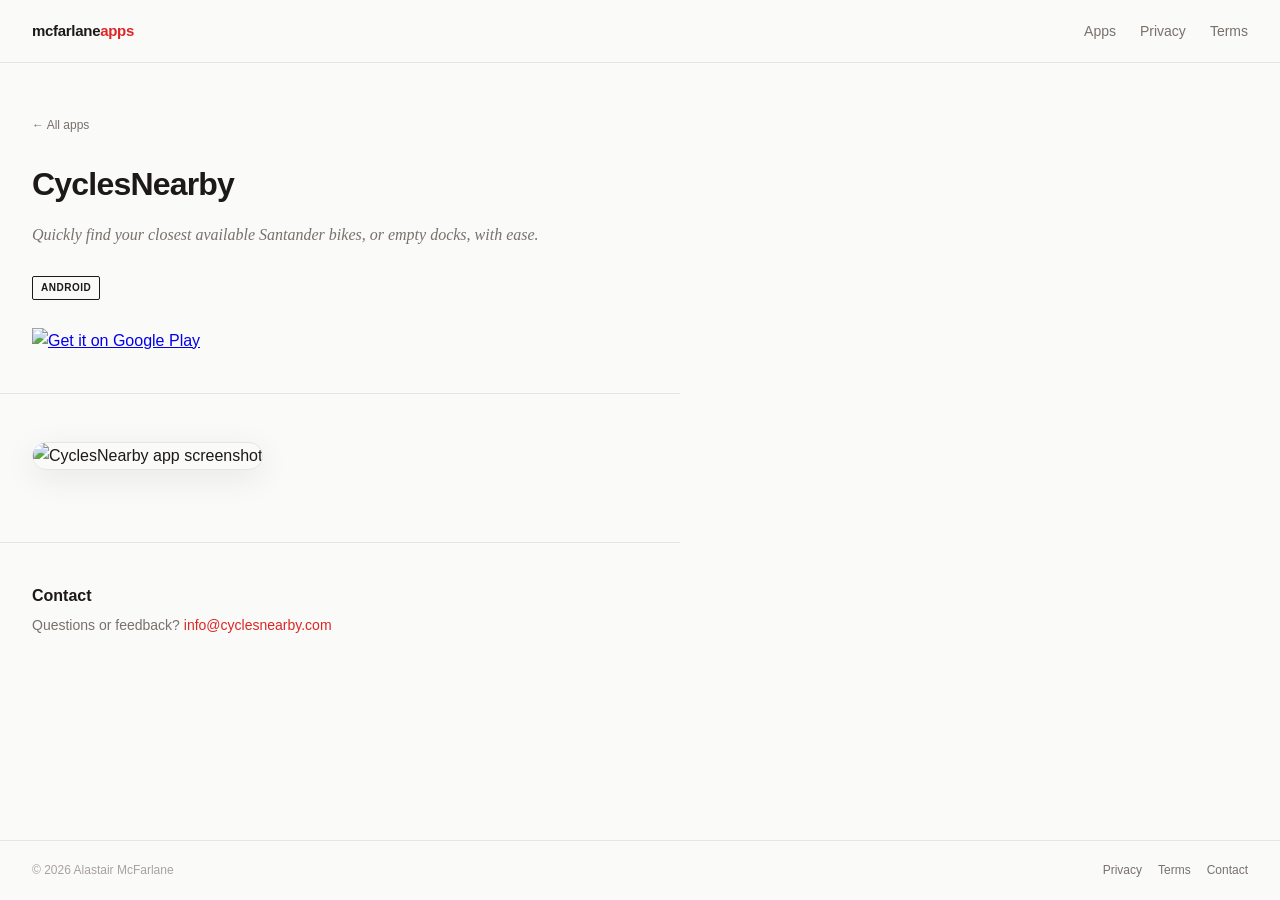
==== cyclesnearby/index.html @ 79a39898 "feat: add CyclesNearby app page" ====
<!DOCTYPE html>
<html lang="en">
<head>
  <meta charset="UTF-8">
  <meta name="viewport" content="width=device-width, initial-scale=1.0">
  <meta name="description" content="CyclesNearby — quickly find your closest available Santander bikes or empty docks.">
  <title>CyclesNearby — McFarlane Apps</title>
  <link rel="stylesheet" href="../style.css">
</head>
<body>
  <nav>
    <a href="../index.html" class="brand">mcfarlane<span>apps</span></a>
    <ul class="nav-links">
      <li><a href="../index.html#apps">Apps</a></li>
      <li><a href="../privacy.html">Privacy</a></li>
      <li><a href="../terms.html">Terms</a></li>
    </ul>
  </nav>

  <main>
    <div class="app-hero">
      <a href="../index.html" class="back">← All apps</a>
      <h1>CyclesNearby</h1>
      <p class="tagline">Quickly find your closest available Santander bikes, or empty docks, with ease.</p>
      <div class="platform-badges badges">
        <span class="badge badge-dark">Android</span>
      </div>
      <div class="store-badges">
        <a href="https://play.google.com/store/apps/details?id=com.alitheg.android.cycles" target="_blank" rel="noopener noreferrer">
          <img src="https://play.google.com/intl/en_us/badges/static/images/badges/en_badge_web_generic.png"
               alt="Get it on Google Play"
               style="height:48px;">
        </a>
      </div>
    </div>

    <div class="app-content">
      <div class="app-screenshot">
        <img src="Screenshot_20260120_132942.png" alt="CyclesNearby app screenshot">
      </div>
    </div>

    <div class="contact-section">
      <h2>Contact</h2>
      <p>Questions or feedback? <a href="mailto:info@cyclesnearby.com">info@cyclesnearby.com</a></p>
    </div>
  </main>

  <footer>
    <span>© 2026 Alastair McFarlane</span>
    <div class="footer-links">
      <a href="privacy.html">Privacy</a>
      <a href="terms.html">Terms</a>
      <a href="mailto:info@cyclesnearby.com">Contact</a>
    </div>
  </footer>
</body>
</html>
---- style.css ----
/* ===== Reset & base ===== */
*, *::before, *::after { box-sizing: border-box; margin: 0; padding: 0; }

/* ===== Variables ===== */
:root {
  --bg: #fafaf9;
  --surface: #ffffff;
  --text: #1c1917;
  --muted: #78716c;
  --subtle: #a8a29e;
  --border: #e7e5e4;
  --accent: #dc2626;
  --font-sans: -apple-system, BlinkMacSystemFont, 'Segoe UI', Helvetica, Arial, sans-serif;
  --font-serif: Georgia, 'Times New Roman', serif;
}

body {
  background: var(--bg);
  color: var(--text);
  font-family: var(--font-sans);
  font-size: 16px;
  line-height: 1.6;
  min-height: 100vh;
  display: flex;
  flex-direction: column;
}

/* ===== Nav ===== */
nav {
  display: flex;
  justify-content: space-between;
  align-items: center;
  padding: 18px 32px;
  border-bottom: 1px solid var(--border);
}

.brand {
  font-weight: 800;
  font-size: 15px;
  letter-spacing: -0.3px;
  color: var(--text);
  text-decoration: none;
}
.brand span { color: var(--accent); }

.nav-links {
  display: flex;
  gap: 24px;
  list-style: none;
}
.nav-links a {
  color: var(--muted);
  text-decoration: none;
  font-size: 14px;
}
.nav-links a:hover { color: var(--text); }

/* ===== Main ===== */
main { flex: 1; }

/* ===== Hero (homepage) ===== */
.hero {
  padding: 56px 32px 48px;
  border-bottom: 1px solid var(--border);
}

.hero .eyebrow {
  font-size: 10px;
  font-weight: 700;
  letter-spacing: 1.5px;
  text-transform: uppercase;
  color: var(--accent);
  margin-bottom: 12px;
}

.hero h1 {
  font-size: 36px;
  font-weight: 800;
  letter-spacing: -1px;
  line-height: 1.15;
  margin-bottom: 16px;
  max-width: 480px;
}

.hero .subtitle {
  font-size: 16px;
  color: var(--muted);
  font-family: var(--font-serif);
  font-style: italic;
  line-height: 1.7;
}

/* ===== App grid ===== */
.apps-section {
  padding: 40px 32px;
}

.section-label {
  font-size: 10px;
  font-weight: 700;
  letter-spacing: 1.5px;
  text-transform: uppercase;
  color: var(--subtle);
  margin-bottom: 20px;
}

.app-grid {
  display: grid;
  grid-template-columns: repeat(auto-fill, minmax(260px, 1fr));
  gap: 16px;
}

.app-card {
  background: var(--surface);
  border: 1px solid var(--border);
  border-radius: 8px;
  padding: 20px;
  text-decoration: none;
  color: inherit;
  display: block;
  transition: border-color 0.15s, box-shadow 0.15s;
}
.app-card:hover {
  border-color: var(--subtle);
  box-shadow: 0 2px 8px rgba(0,0,0,0.06);
}

.app-card-header {
  display: flex;
  align-items: center;
  gap: 12px;
  margin-bottom: 10px;
}

.app-icon {
  width: 40px;
  height: 40px;
  border-radius: 9px;
  background: var(--text);
  display: flex;
  align-items: center;
  justify-content: center;
  font-size: 20px;
  flex-shrink: 0;
}

.app-name { font-weight: 700; font-size: 15px; }

.app-tagline {
  font-size: 13px;
  color: var(--muted);
  line-height: 1.5;
  margin-bottom: 14px;
}

/* ===== Badges ===== */
.badges { display: flex; gap: 6px; flex-wrap: wrap; }

.badge {
  display: inline-block;
  font-size: 10px;
  font-weight: 700;
  letter-spacing: 0.5px;
  text-transform: uppercase;
  color: var(--muted);
  border: 1px solid var(--border);
  padding: 3px 8px;
  border-radius: 2px;
}
.badge-dark  { color: var(--text);   border-color: var(--text); }
.badge-ext   { color: var(--accent); border-color: var(--accent); }

/* ===== Footer ===== */
footer {
  border-top: 1px solid var(--border);
  padding: 20px 32px;
  display: flex;
  justify-content: space-between;
  align-items: center;
  font-size: 12px;
  color: var(--subtle);
  gap: 16px;
  flex-wrap: wrap;
}
footer a { color: var(--muted); text-decoration: none; }
footer a:hover { color: var(--text); text-decoration: underline; }
.footer-links { display: flex; gap: 16px; }

/* ===== App page hero ===== */
.app-hero {
  padding: 48px 32px 40px;
  border-bottom: 1px solid var(--border);
  max-width: 680px;
}

.back {
  font-size: 12px;
  color: var(--muted);
  text-decoration: none;
  display: inline-block;
  margin-bottom: 24px;
}
.back:hover { color: var(--text); }

.app-hero h1 {
  font-size: 32px;
  font-weight: 800;
  letter-spacing: -0.8px;
  margin-bottom: 12px;
}

.app-hero .tagline {
  font-size: 16px;
  color: var(--muted);
  font-family: var(--font-serif);
  font-style: italic;
  margin-bottom: 28px;
  line-height: 1.6;
}

.app-hero .platform-badges { margin-bottom: 28px; }

.store-badges { display: flex; gap: 12px; flex-wrap: wrap; align-items: center; }
.store-badge img { height: 40px; }

.app-content {
  padding: 40px 32px;
  max-width: 680px;
}

.app-screenshot {
  margin: 8px 0 32px;
  text-align: left;
}
.app-screenshot img {
  max-width: 280px;
  width: 100%;
  border-radius: 16px;
  border: 1px solid var(--border);
  box-shadow: 0 8px 32px rgba(0,0,0,0.08);
}

/* ===== Contact (CyclesNearby) ===== */
.contact-section {
  padding: 40px 32px;
  border-top: 1px solid var(--border);
  max-width: 680px;
}
.contact-section h2 { font-size: 16px; font-weight: 700; margin-bottom: 6px; }
.contact-section p  { font-size: 14px; color: var(--muted); line-height: 1.6; }
.contact-section a  { color: var(--accent); text-decoration: none; }
.contact-section a:hover { text-decoration: underline; }

/* ===== Legal pages ===== */
.legal-hero {
  padding: 48px 32px 32px;
  border-bottom: 1px solid var(--border);
}
.legal-hero .back { margin-bottom: 20px; }
.legal-hero h1 {
  font-size: 28px;
  font-weight: 800;
  letter-spacing: -0.5px;
  margin-bottom: 8px;
}
.legal-hero .meta { font-size: 13px; color: var(--muted); }

.legal-content {
  padding: 40px 32px;
  max-width: 760px;
}
.legal-content h2 {
  font-size: 15px;
  font-weight: 700;
  margin: 32px 0 8px;
  text-transform: uppercase;
  letter-spacing: 0.3px;
}
.legal-content h3 { font-size: 14px; font-weight: 700; margin: 20px 0 6px; }
.legal-content p  { font-size: 14px; color: var(--muted); line-height: 1.75; margin-bottom: 12px; }
.legal-content ul { margin: 8px 0 12px 24px; }
.legal-content li { font-size: 14px; color: var(--muted); line-height: 1.7; margin-bottom: 4px; }
.legal-content strong { color: var(--text); font-weight: 600; }

.legal-content table { width: 100%; border-collapse: collapse; font-size: 13px; margin: 16px 0; }
.legal-content th { text-align: left; font-weight: 700; padding: 8px 12px; border-bottom: 2px solid var(--border); }
.legal-content td { padding: 8px 12px; border-bottom: 1px solid var(--border); color: var(--muted); vertical-align: top; }

/* ===== General privacy/terms hub pages ===== */
.hub-section { padding: 40px 32px; max-width: 640px; }
.hub-section h2 { font-size: 10px; font-weight: 700; letter-spacing: 1.5px; text-transform: uppercase; color: var(--subtle); margin-bottom: 16px; }
.app-policy-list { list-style: none; display: flex; flex-direction: column; gap: 10px; }
.app-policy-list a { font-size: 15px; font-weight: 600; color: var(--text); text-decoration: none; }
.app-policy-list a:hover { text-decoration: underline; }
.app-policy-list span { display: block; font-size: 12px; color: var(--muted); margin-top: 2px; }

/* ===== Responsive ===== */
@media (max-width: 600px) {
  nav { padding: 16px 20px; }
  .nav-links { gap: 16px; }
  .hero { padding: 36px 20px 32px; }
  .hero h1 { font-size: 28px; }
  .apps-section { padding: 28px 20px; }
  .app-grid { grid-template-columns: 1fr; }
  footer { padding: 16px 20px; flex-direction: column; align-items: flex-start; }
  .app-hero { padding: 32px 20px 28px; }
  .app-content { padding: 28px 20px; }
  .legal-hero { padding: 32px 20px 24px; }
  .legal-content { padding: 28px 20px; }
  .contact-section { padding: 28px 20px; }
  .hub-section { padding: 28px 20px; }
}
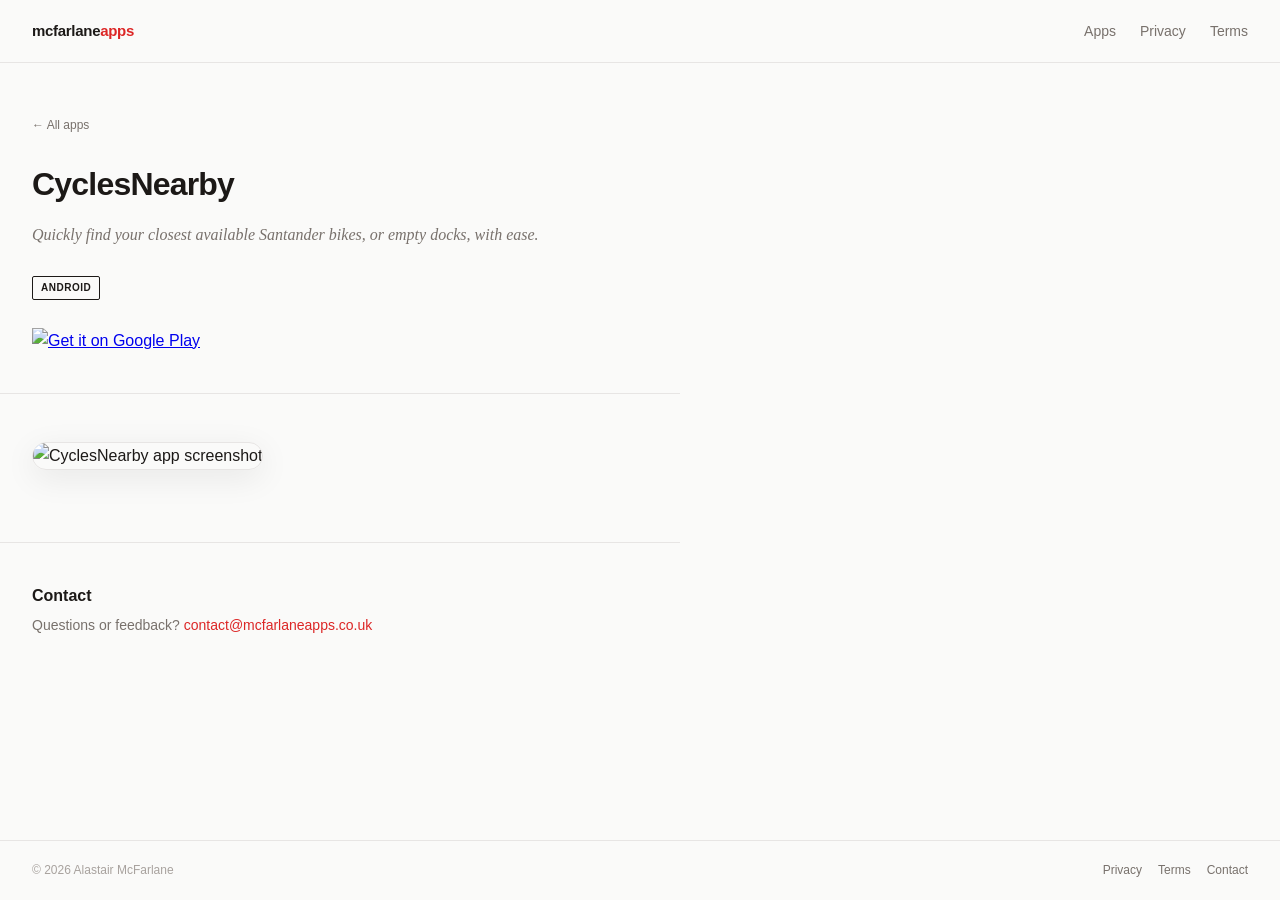
==== commit 80fb2eae: "fix: use mcfarlaneapps.co.uk contact email throughout" ====
--- a/cyclesnearby/index.html
+++ b/cyclesnearby/index.html
@@ -42,7 +42,7 @@
 
     <div class="contact-section">
       <h2>Contact</h2>
-      <p>Questions or feedback? <a href="mailto:info@cyclesnearby.com">info@cyclesnearby.com</a></p>
+      <p>Questions or feedback? <a href="mailto:contact@mcfarlaneapps.co.uk">contact@mcfarlaneapps.co.uk</a></p>
     </div>
   </main>
 
@@ -51,7 +51,7 @@
     <div class="footer-links">
       <a href="privacy.html">Privacy</a>
       <a href="terms.html">Terms</a>
-      <a href="mailto:info@cyclesnearby.com">Contact</a>
+      <a href="mailto:contact@mcfarlaneapps.co.uk">Contact</a>
     </div>
   </footer>
 </body>
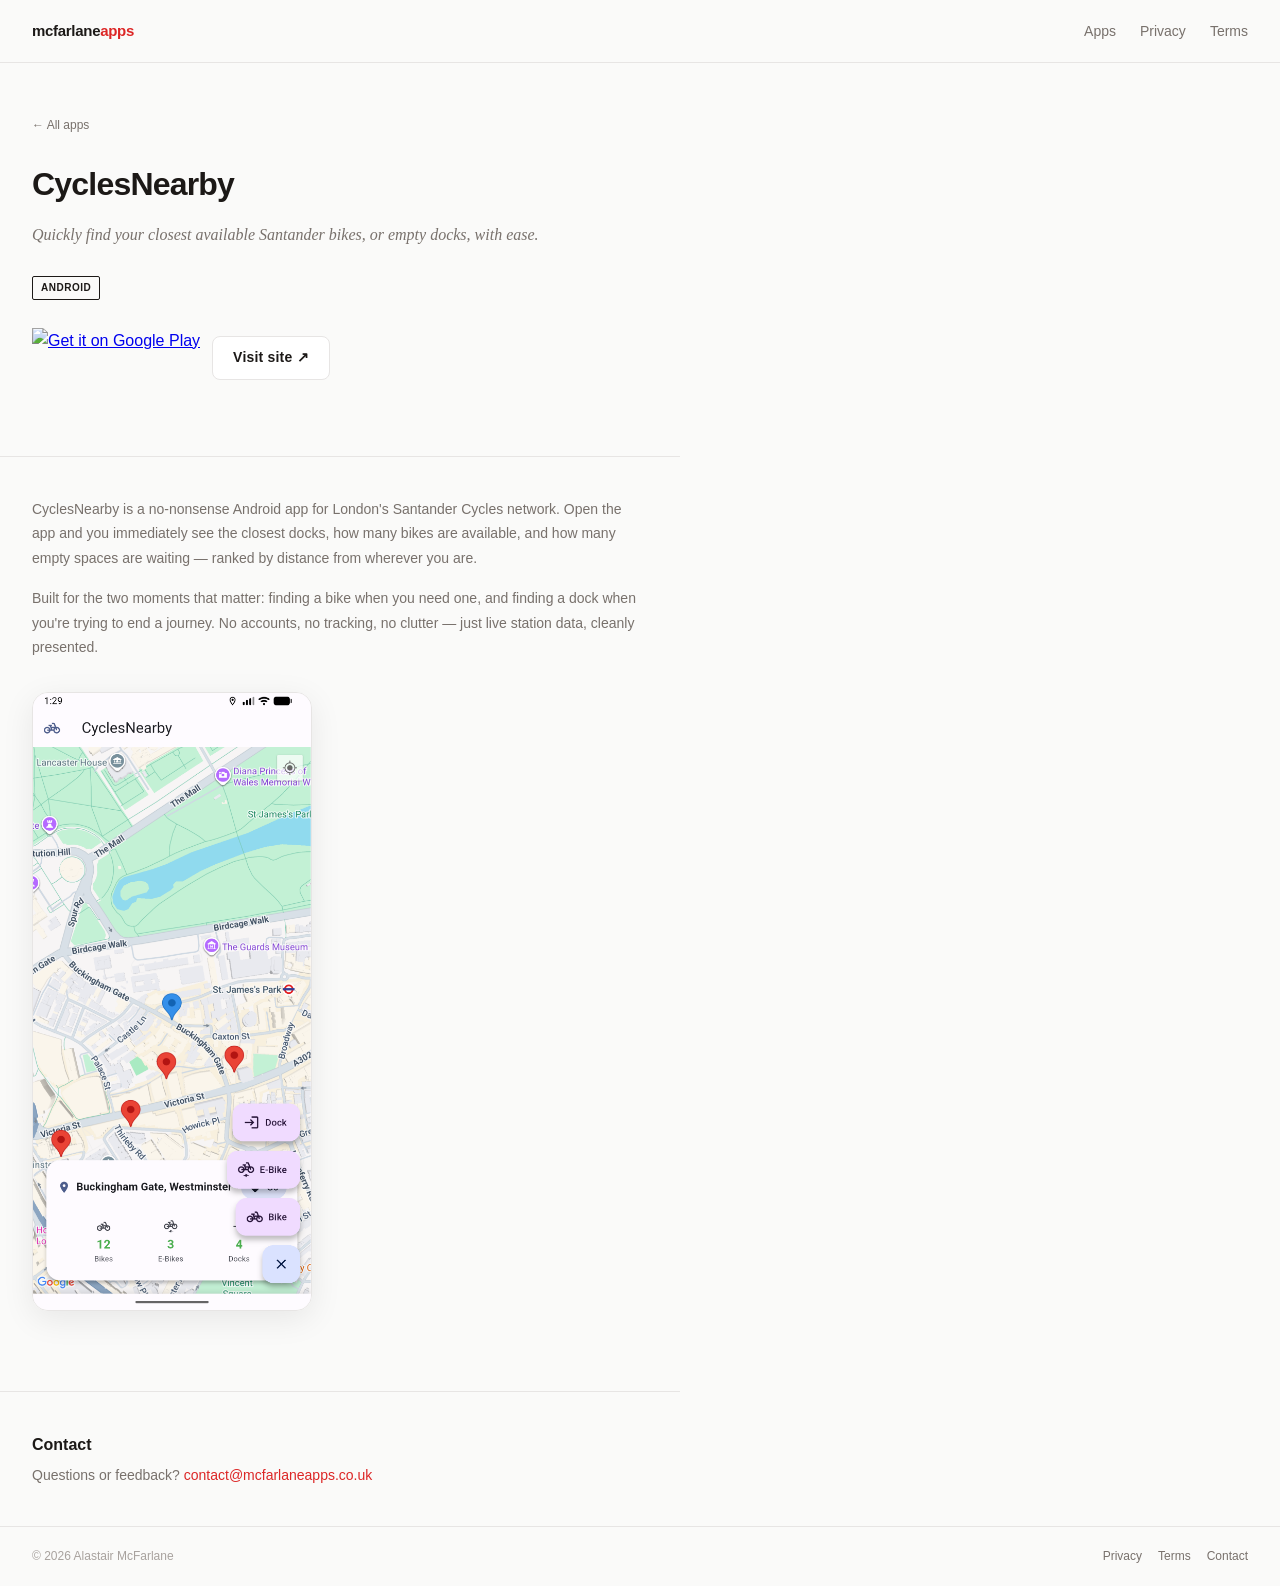
==== commit d356126a: "feat: route app cards to in-repo mini-pages with outbound CTAs Homepage cards for CyclesNearby and Y" ====
--- a/cyclesnearby/index.html
+++ b/cyclesnearby/index.html
@@ -25,16 +25,27 @@
       <div class="platform-badges badges">
         <span class="badge badge-dark">Android</span>
       </div>
-      <div class="store-badges">
+      <div class="cta-row">
         <a href="https://play.google.com/store/apps/details?id=com.alitheg.android.cycles" target="_blank" rel="noopener noreferrer">
           <img src="https://play.google.com/intl/en_us/badges/static/images/badges/en_badge_web_generic.png"
                alt="Get it on Google Play"
-               style="height:48px;">
+               style="height:60px;display:block;">
         </a>
+        <a href="https://cyclesnearby.mcfarlaneapps.co.uk/" class="cta-external" target="_blank" rel="noopener noreferrer">Visit site ↗</a>
       </div>
     </div>
 
     <div class="app-content">
+      <p style="font-size:14px;color:var(--muted);line-height:1.75;margin-bottom:16px;">
+        CyclesNearby is a no-nonsense Android app for London's Santander Cycles network. Open the app and
+        you immediately see the closest docks, how many bikes are available, and how many empty spaces are
+        waiting — ranked by distance from wherever you are.
+      </p>
+      <p style="font-size:14px;color:var(--muted);line-height:1.75;margin-bottom:32px;">
+        Built for the two moments that matter: finding a bike when you need one, and finding a dock when
+        you're trying to end a journey. No accounts, no tracking, no clutter — just live station data,
+        cleanly presented.
+      </p>
       <div class="app-screenshot">
         <img src="Screenshot_20260120_132942.png" alt="CyclesNearby app screenshot">
       </div>
--- a/style.css
+++ b/style.css
@@ -169,6 +169,10 @@
 }
 .badge-dark  { color: var(--text);   border-color: var(--text); }
 .badge-ext   { color: var(--accent); border-color: var(--accent); }
+.badge-soon  { color: var(--subtle); border-color: var(--subtle); }
+
+.app-card-disabled { cursor: default; opacity: 0.75; }
+.app-card-disabled:hover { border-color: var(--border); box-shadow: none; }
 
 /* ===== Footer ===== */
 footer {
@@ -222,6 +226,32 @@
 
 .store-badges { display: flex; gap: 12px; flex-wrap: wrap; align-items: center; }
 .store-badge img { height: 40px; }
+
+.cta-external {
+  display: inline-flex;
+  align-items: center;
+  height: 44px;
+  background: var(--surface);
+  color: var(--text);
+  font-size: 14px;
+  font-weight: 600;
+  letter-spacing: 0.2px;
+  text-decoration: none;
+  padding: 0 20px;
+  border: 1px solid var(--border);
+  border-radius: 8px;
+  transition: border-color 0.15s, color 0.15s;
+}
+.cta-external:hover { border-color: var(--text); color: var(--text); }
+
+.app-hero .cta-row {
+  display: flex;
+  flex-wrap: wrap;
+  align-items: center;
+  gap: 12px;
+  margin-bottom: 28px;
+}
+.app-hero .cta-row .store-badges { margin: 0; }
 
 .app-content {
   padding: 40px 32px;
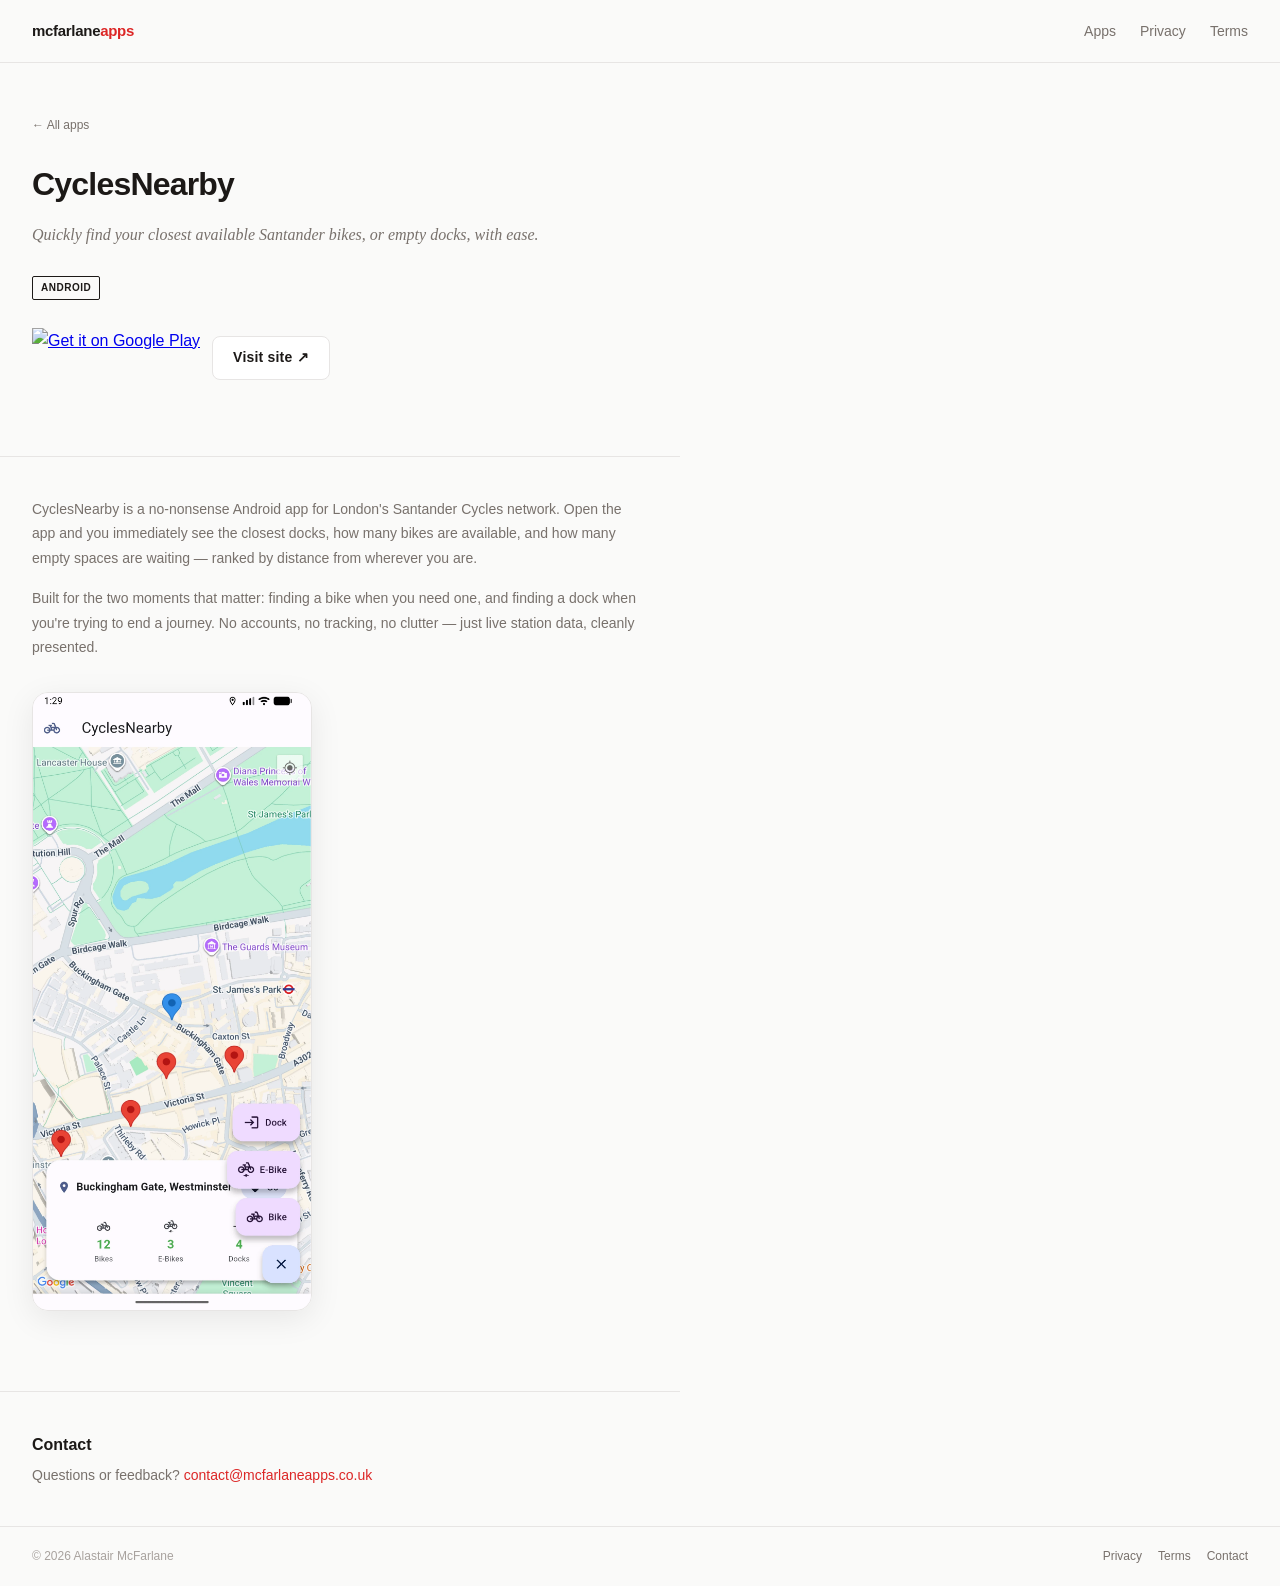
==== commit 83927ee8: "perf: serve the app screenshots and YuzuSSH icon as WebP" ====
--- a/cyclesnearby/index.html
+++ b/cyclesnearby/index.html
@@ -5,7 +5,40 @@
   <meta name="viewport" content="width=device-width, initial-scale=1.0">
   <meta name="description" content="CyclesNearby — quickly find your closest available Santander bikes or empty docks.">
   <title>CyclesNearby — McFarlane Apps</title>
+  <meta property="og:type" content="website">
+  <meta property="og:url" content="https://mcfarlaneapps.co.uk/cyclesnearby/">
+  <meta property="og:title" content="CyclesNearby — McFarlane Apps">
+  <meta property="og:description" content="Quickly find your closest available Santander bikes or empty docks.">
+  <meta property="og:image" content="https://mcfarlaneapps.co.uk/og-image.png">
+  <meta name="twitter:card" content="summary_large_image">
+  <link rel="icon" type="image/png" sizes="32x32" href="../favicon-32.png">
+  <link rel="icon" type="image/png" sizes="16x16" href="../favicon-16.png">
+  <link rel="icon" href="../favicon.ico" sizes="any">
+  <link rel="apple-touch-icon" href="../apple-touch-icon.png">
   <link rel="stylesheet" href="../style.css">
+  <script type="application/ld+json">
+{
+  "@context": "https://schema.org",
+  "@type": "SoftwareApplication",
+  "name": "CyclesNearby",
+  "description": "Quickly find your closest available Santander bikes or empty docks. No accounts, no tracking \u2014 just live station data for London's Santander Cycles network.",
+  "operatingSystem": "Android",
+  "applicationCategory": "TravelApplication",
+  "url": "https://cyclesnearby.mcfarlaneapps.co.uk/",
+  "downloadUrl": "https://play.google.com/store/apps/details?id=com.alitheg.android.cycles",
+  "offers": {
+    "@type": "Offer",
+    "price": "0",
+    "priceCurrency": "GBP"
+  },
+  "author": {
+    "@id": "https://mcfarlaneapps.co.uk/#org",
+    "@type": "Organization",
+    "name": "McFarlane Apps"
+  },
+  "image": "https://mcfarlaneapps.co.uk/og-image.png"
+}
+  </script>
 </head>
 <body>
   <nav>
@@ -47,7 +80,7 @@
         cleanly presented.
       </p>
       <div class="app-screenshot">
-        <img src="Screenshot_20260120_132942.png" alt="CyclesNearby app screenshot">
+        <img src="Screenshot_20260120_132942.webp" alt="CyclesNearby app screenshot">
       </div>
     </div>
 
--- a/style.css
+++ b/style.css
@@ -143,6 +143,8 @@
   font-size: 20px;
   flex-shrink: 0;
 }
+
+.app-icon img { display: block; }
 
 .app-name { font-weight: 700; font-size: 15px; }
 
